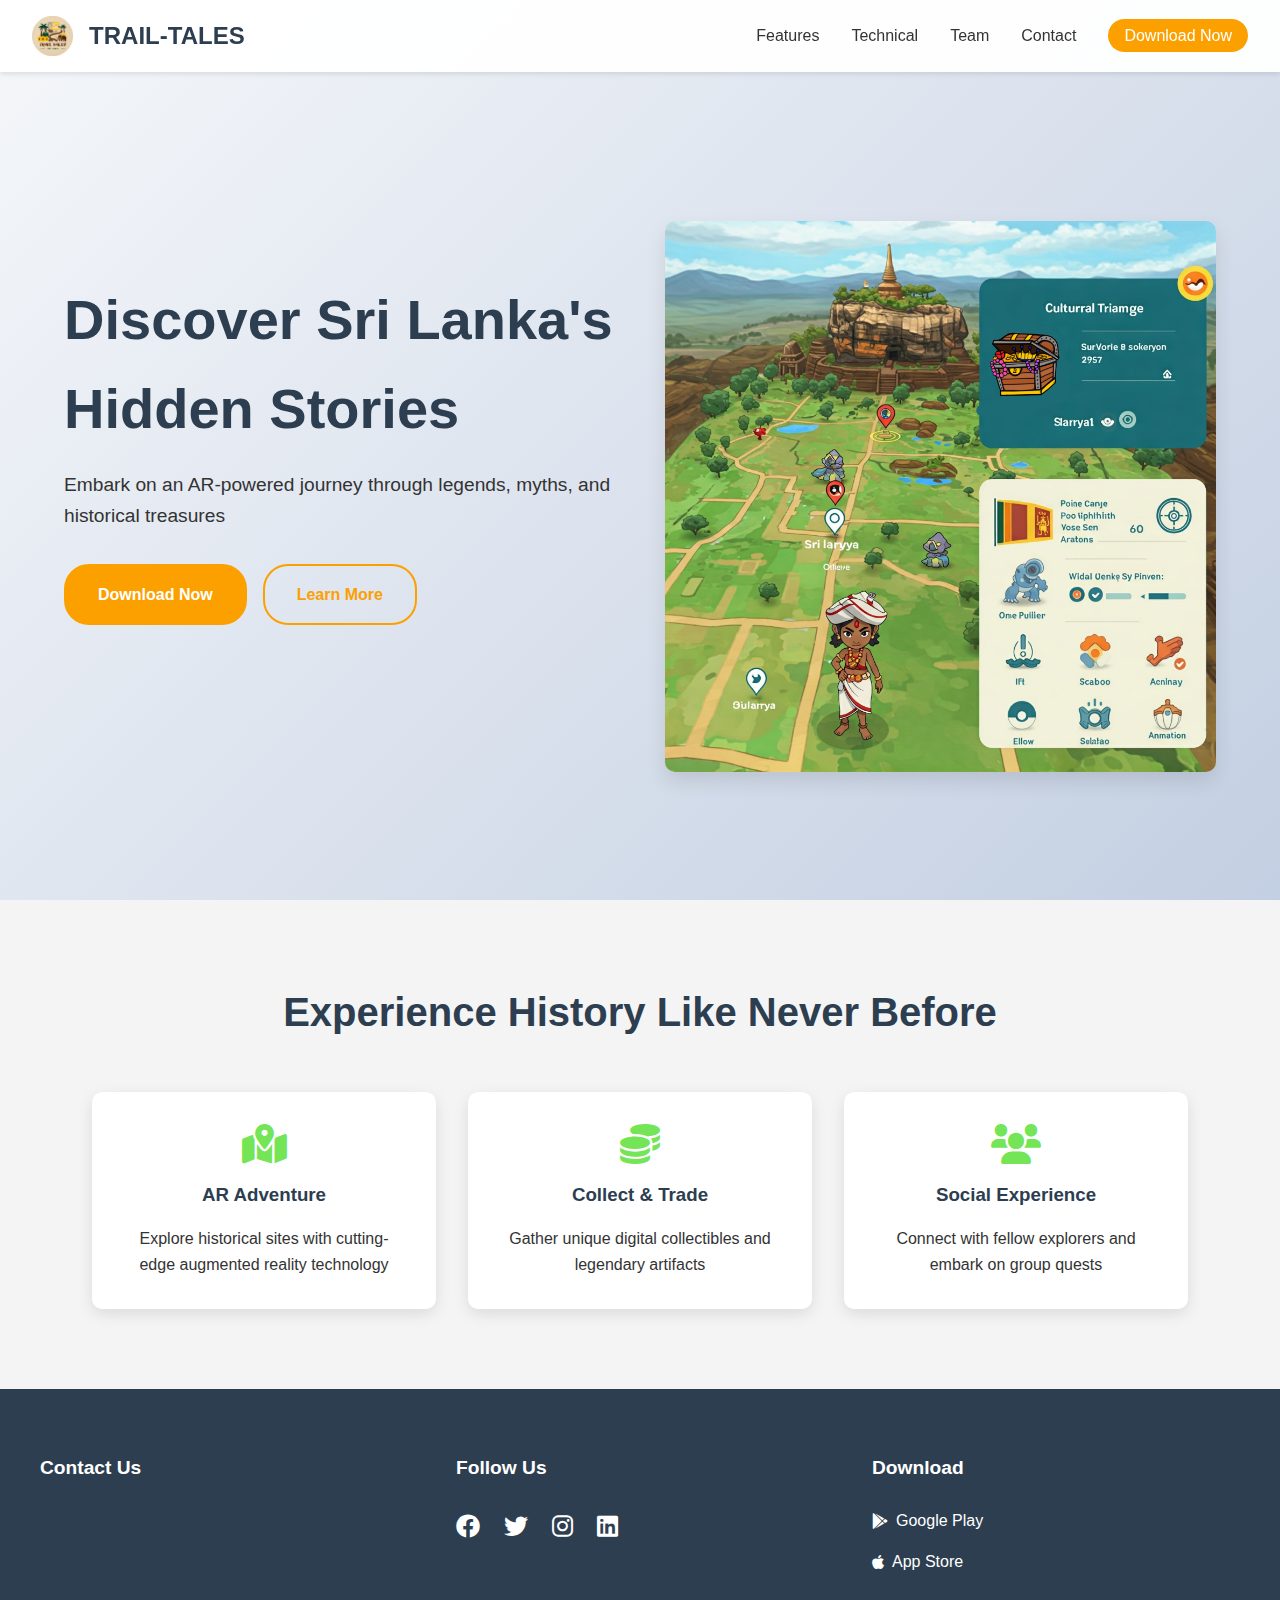
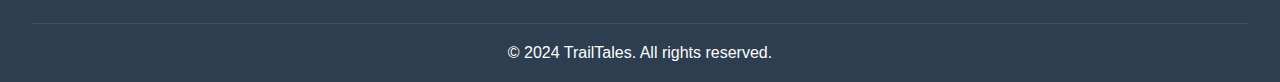
==== index.html @ b9371fee "adding index" ====
<!DOCTYPE html>
<html lang="en">
<head>
    <meta charset="UTF-8">
    <meta name="viewport" content="width=device-width, initial-scale=1.0">
    <title>TrailTales - Explore Sri Lanka's Legends</title>
    <link rel="stylesheet" href="TrailTales.css">
    <link rel="stylesheet" href="https://cdnjs.cloudflare.com/ajax/libs/font-awesome/6.0.0/css/all.min.css">
</head>
<body>
    <!-- Navigation -->
    <nav class="navbar">
        <div class="logo">
            <img src="res/Icon.png" alt="TrailTales Logo">
            <span class="logo-text">TRAIL-TALES</span>
        </div>
        <ul class="nav-links">
            <li><a href="features.html">Features</a></li>
            <li><a href="#technical">Technical</a></li>
            <li><a href="#team">Team</a></li>
            <li><a href="#contact">Contact</a></li>
            <li><a href="#download" class="download-btn">Download Now</a></li>
        </ul>
    </nav>

    <!-- Hero Section -->
    <section class="hero">
        <div class="hero-content">
            <h1>Discover Sri Lanka's Hidden Stories</h1>
            <p>Embark on an AR-powered journey through legends, myths, and historical treasures</p>
            <div class="cta-buttons">
                <a href="#download" class="primary-btn">Download Now</a>
                <a href="#features" class="secondary-btn">Learn More</a>
            </div>
        </div>
        <div class="hero-image">
            <img src="res/gameplay-2.jpeg" alt="Game Preview">
        </div>
    </section>

    <!-- Introduction Section -->
    <section class="introduction">
        <div class="container">
            <h2>Experience History Like Never Before</h2>
            <div class="intro-grid">
                <div class="intro-card">
                    <i class="fas fa-map-marked-alt"></i>
                    <h3>AR Adventure</h3>
                    <p>Explore historical sites with cutting-edge augmented reality technology</p>
                </div>
                <div class="intro-card">
                    <i class="fas fa-coins"></i>
                    <h3>Collect & Trade</h3>
                    <p>Gather unique digital collectibles and legendary artifacts</p>
                </div>
                <div class="intro-card">
                    <i class="fas fa-users"></i>
                    <h3>Social Experience</h3>
                    <p>Connect with fellow explorers and embark on group quests</p>
                </div>
            </div>
        </div>
    </section>

    <!-- Features Preview -->
    <section class="features-preview" id="features">
        <!-- Feature sections will be added here -->
    </section>

    <!-- Add before closing body tag -->
    <footer class="footer">
        <div class="footer-content">
            <div class="footer-section">
                <h3>Contact Us</h3>
                
            </div>
            <div class="footer-section">
                <h3>Follow Us</h3>
                <div class="social-links">
                    <a href="#" class="social-link"><i class="fab fa-facebook"></i></a>
                    <a href="#" class="social-link"><i class="fab fa-twitter"></i></a>
                    <a href="#" class="social-link"><i class="fab fa-instagram"></i></a>
                    <a href="#" class="social-link"><i class="fab fa-linkedin"></i></a>
                </div>
            </div>
            <div class="footer-section">
                <h3>Download</h3>
                <div class="store-links">
                    <a href="#" class="store-link"><i class="fab fa-google-play"></i> Google Play</a>
                    <a href="#" class="store-link"><i class="fab fa-apple"></i> App Store</a>
                </div>
            </div>
        </div>
        <div class="footer-bottom">
            <p>&copy; 2024 TrailTales. All rights reserved.</p>
        </div>
    </footer>
</body>
</html>
---- TrailTales.css ----
/* Base Styles */
:root {
    --primary-color: #2c3e50;
    --secondary-color: #fca000;
    --accent-color: #54df31d6;
    --text-color: #333;
    --light-bg: #f4f4f4;
}

* {
    margin: 0;
    padding: 0;
    box-sizing: border-box;
}

body {
    font-family: 'Segoe UI', Tahoma, Geneva, Verdana, sans-serif;
    line-height: 1.6;
    color: var(--text-color);
}

.container {
    max-width: 1200px;
    margin: 0 auto;
    padding: 0 20px;
}

/* Navigation */
.navbar {
    position: fixed;
    top: 0;
    width: 100%;
    background: rgba(255, 255, 255, 0.95);
    padding: 1rem 2rem;
    display: flex;
    justify-content: space-between;
    align-items: center;
    box-shadow: 0 2px 5px rgba(0,0,0,0.1);
    z-index: 1000;
}



.nav-links {
    display: flex;
    list-style: none;
    gap: 2rem;
}

.nav-links a {
    text-decoration: none;
    color: var(--text-color);
    font-weight: 500;
    transition: color 0.3s ease;
}

.nav-links a:hover {
    color: var(--accent-color);
}

.download-btn {
    background: var(--secondary-color);
    color: white !important;
    padding: 0.5rem 1rem;
    border-radius: 25px;
}

/* Hero Section */
.hero {
    height: 100vh;
    display: flex;
    align-items: center;
    padding: 0 5%;
    background: linear-gradient(135deg, #f5f7fa 0%, #c3cfe2 100%);
}

.hero-content {
    flex: 1;
    padding-right: 50px;
}

.hero h1 {
    font-size: 3.5rem;
    margin-bottom: 1rem;
    color: var(--primary-color);
}

.hero p {
    font-size: 1.2rem;
    margin-bottom: 2rem;
}

.hero-image {
    flex: 1;
}

.hero-image img {
    width: 100%;
    margin-top: 100px;
    border-radius: 10px;
    box-shadow: 0 10px 20px rgba(0,0,0,0.1);
}
.logo {
    display: flex;
    align-items: center;
    gap: 1rem;
}

.logo img {
    height: 40px;
}

.logo-text {
    font-size: 1.5rem;
    font-weight: bold;
    color: var(--primary-color);
}


/* Buttons */
.cta-buttons {
    display: flex;
    gap: 1rem;
}

.primary-btn, .secondary-btn {
    padding: 1rem 2rem;
    border-radius: 25px;
    text-decoration: none;
    font-weight: bold;
    transition: all 0.3s ease;
    border: 2px solid var(--secondary-color);
}

.primary-btn {
    background: var(--secondary-color);
    color: white;
}

.secondary-btn {
    background: transparent;
    color: var(--secondary-color);
}

.primary-btn:hover {
    background: transparent;
    color: var(--secondary-color);
    transform: translateY(-4px);
}

.secondary-btn:hover {
    background: var(--secondary-color);
    color: white;
    transform: translateY(-4px);
}

/* Introduction Section */
.introduction {
    padding: 5rem 0;
    background: var(--light-bg);
}

.introduction h2 {
    text-align: center;
    margin-bottom: 3rem;
    font-size: 2.5rem;
    color: var(--primary-color);
}

.intro-grid {
    display: grid;
    grid-template-columns: repeat(auto-fit, minmax(250px, 1fr));
    gap: 2rem;
    padding: 0 2rem;
}

.intro-card {
    text-align: center;
    padding: 2rem;
    background: white;
    border-radius: 10px;
    box-shadow: 0 5px 15px rgba(0,0,0,0.1);
    transition: transform 0.3s ease;
}

.intro-card:hover {
    transform: translateY(-5px);
}

.intro-card i {
    font-size: 2.5rem;
    color: var(--accent-color);
    margin-bottom: 1rem;
}

.intro-card h3 {
    margin-bottom: 1rem;
    color: var(--primary-color);
}

/* Responsive Design */
@media (max-width: 768px) {
    .hero {
        flex-direction: column;
        text-align: center;
        padding-top: 80px;
    }

    .hero-content {
        padding-right: 0;
        margin-bottom: 2rem;
    }

    .hero h1 {
        font-size: 2.5rem;
    }

    .nav-links {
        display: none; /* You'll need to implement a mobile menu */
    }
}

/* Footer Styles */
.footer {
    background: var(--primary-color);
    color: white;
    padding: 4rem 2rem 1rem;
}

.footer-content {
    max-width: 1200px;
    margin: 0 auto;
    display: grid;
    grid-template-columns: repeat(3, 1fr);
    gap: 3rem;
}

.footer-section h3 {
    margin-bottom: 1.5rem;
    font-size: 1.2rem;
}

.footer-form {
    display: flex;
    gap: 1rem;
}

.footer-form input {
    padding: 0.5rem 1rem;
    border: none;
    border-radius: 25px;
    flex: 1;
}

.footer-form button {
    padding: 0.5rem 1.5rem;
    background: var(--secondary-color);
    border: none;
    border-radius: 25px;
    color: white;
    cursor: pointer;
    transition: background 0.3s ease;
}

.footer-form button:hover {
    background: #e69100;
}

.social-links {
    display: flex;
    gap: 1.5rem;
}

.social-link {
    color: white;
    font-size: 1.5rem;
    transition: color 0.3s ease;
}

.social-link:hover {
    color: var(--secondary-color);
}

.store-links {
    display: flex;
    flex-direction: column;
    gap: 1rem;
}

.store-link {
    color: white;
    text-decoration: none;
    display: flex;
    align-items: center;
    gap: 0.5rem;
    transition: color 0.3s ease;
}

.store-link:hover {
    color: var(--secondary-color);
}

.footer-bottom {
    text-align: center;
    margin-top: 3rem;
    padding-top: 1rem;
    border-top: 1px solid rgba(255, 255, 255, 0.1);
}

/* Update responsive design section */
@media (max-width: 768px) {
    /* ... existing mobile styles ... */
    
    .footer-content {
        grid-template-columns: 1fr;
        gap: 2rem;
    }

    .footer-form {
        flex-direction: column;
    }
}
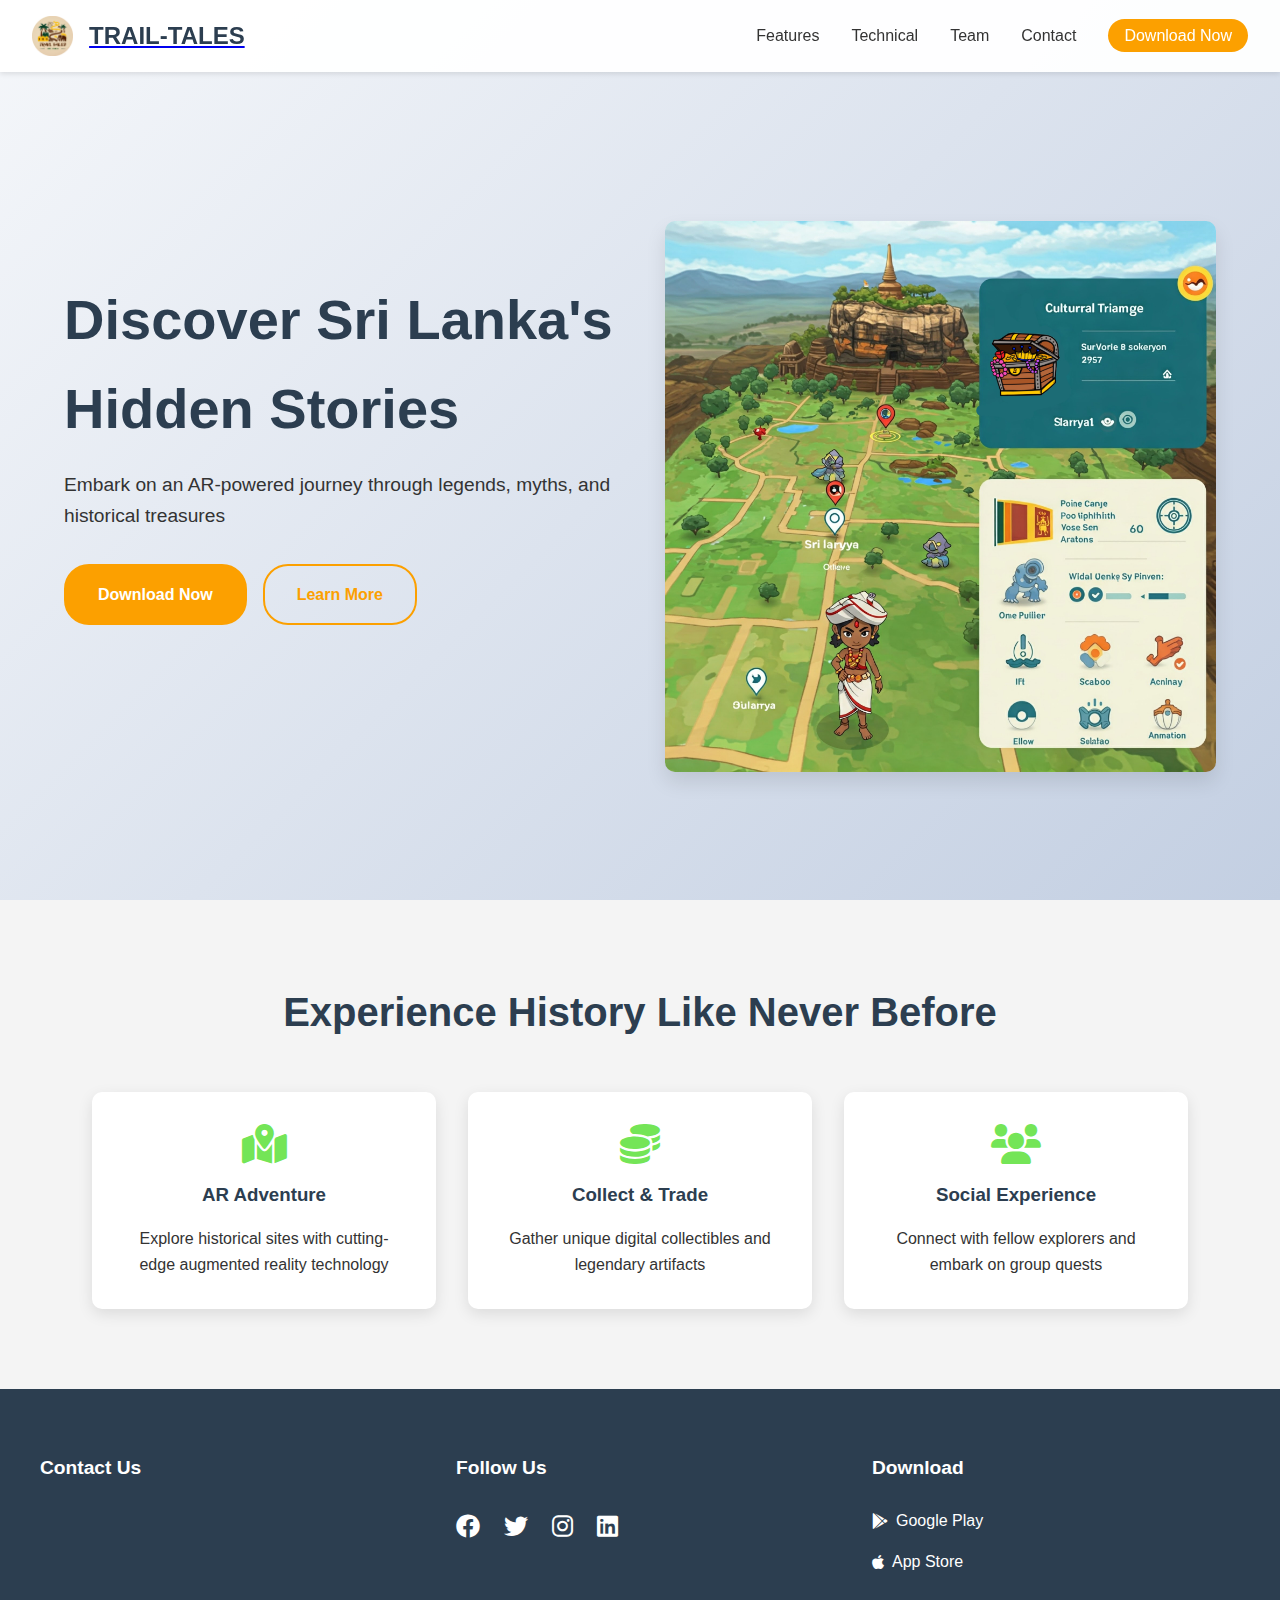
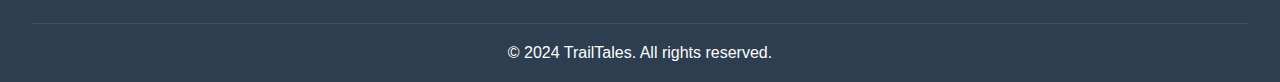
==== commit 40b46172: "index link changes" ====
--- a/index.html
+++ b/index.html
@@ -10,10 +10,13 @@
 <body>
     <!-- Navigation -->
     <nav class="navbar">
-        <div class="logo">
-            <img src="res/Icon.png" alt="TrailTales Logo">
-            <span class="logo-text">TRAIL-TALES</span>
-        </div>
+        <a href="index.html">
+            <div class="logo">
+                <img src="res/Icon.png" alt="TrailTales Logo">
+                <span class="logo-text">TRAIL-TALES</span>
+            </div>
+        </a>
+        
         <ul class="nav-links">
             <li><a href="features.html">Features</a></li>
             <li><a href="#technical">Technical</a></li>
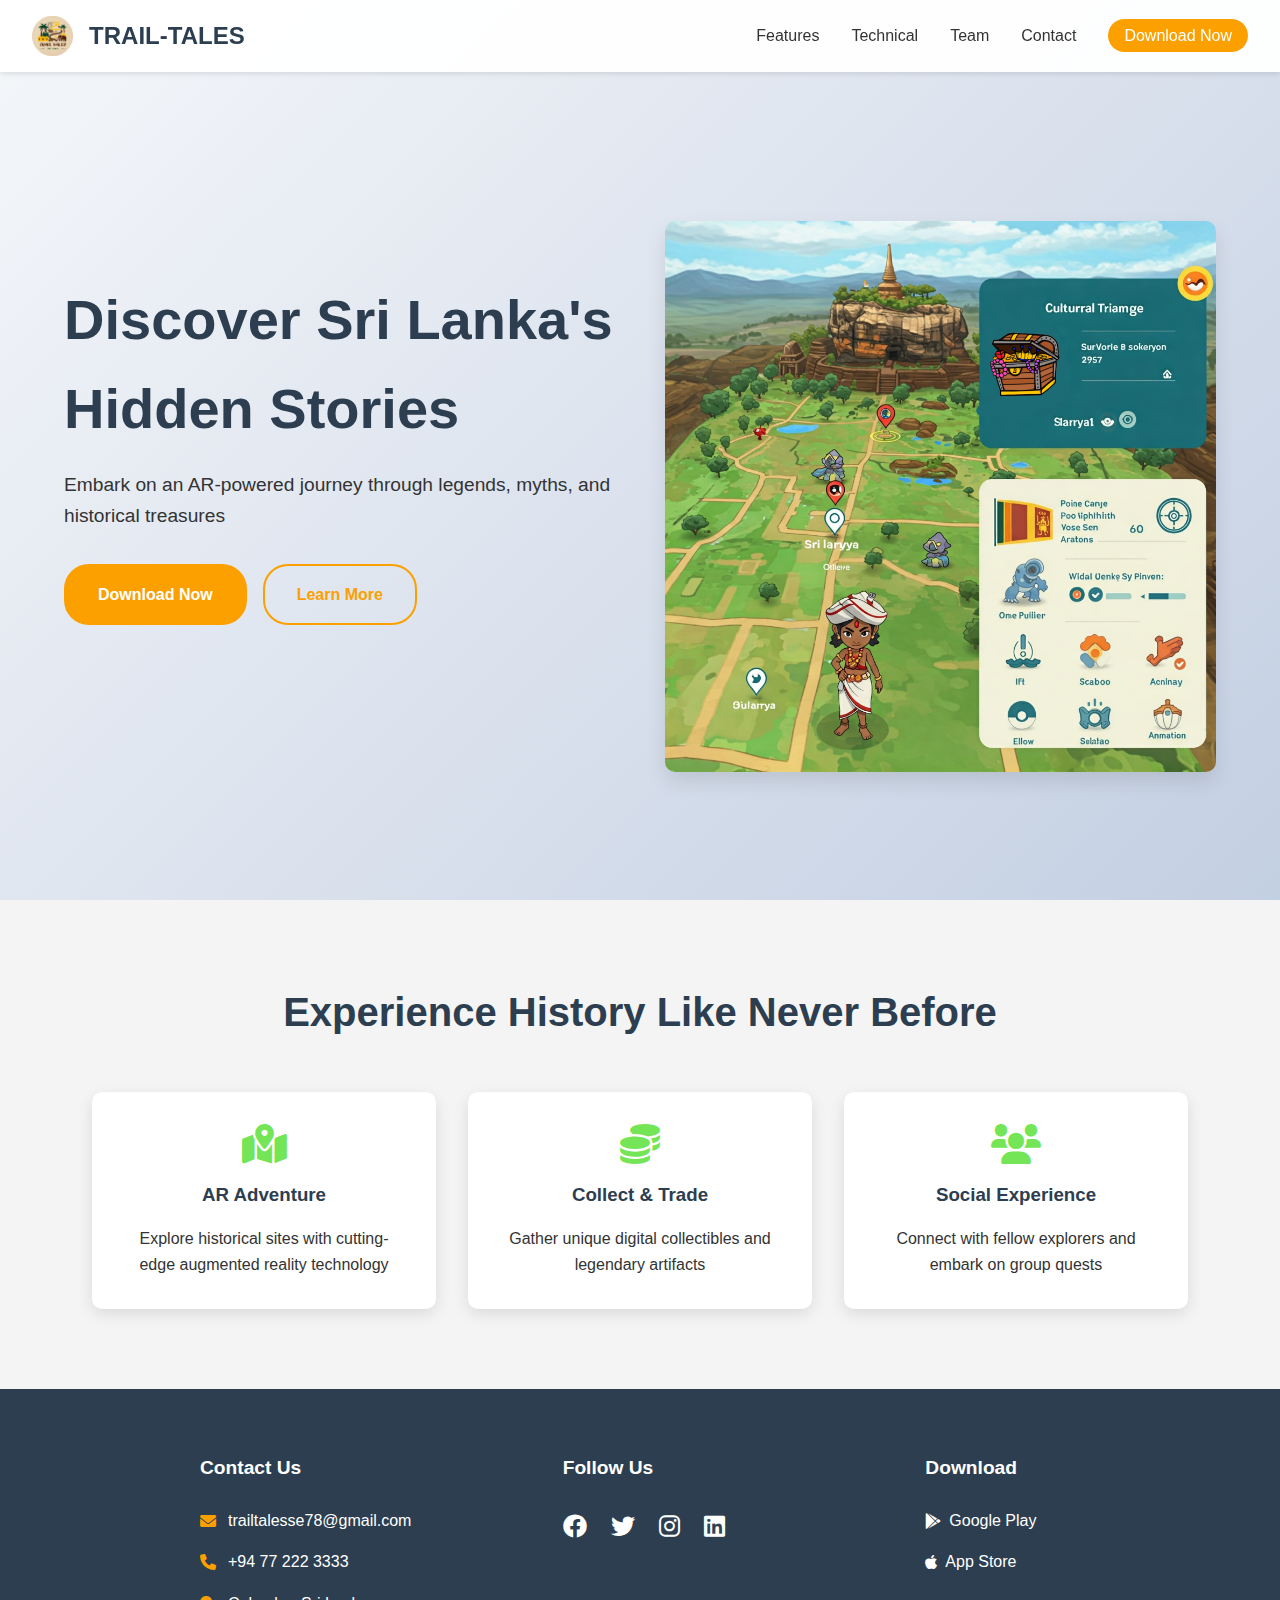
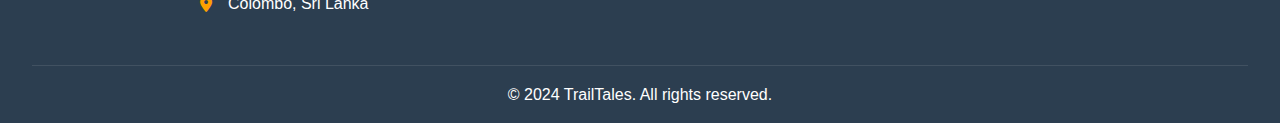
==== commit 128051b4: "finalish11" ====
--- a/index.html
+++ b/index.html
@@ -17,12 +17,17 @@
             </div>
         </a>
         
+        <!-- Add hamburger menu button -->
+        <div class="menu-toggle">
+            <i class="fas fa-bars"></i>
+        </div>
+
         <ul class="nav-links">
             <li><a href="features.html">Features</a></li>
             <li><a href="#technical">Technical</a></li>
-            <li><a href="#team">Team</a></li>
+            <li><a href="team.html">Team</a></li>
             <li><a href="#contact">Contact</a></li>
-            <li><a href="#download" class="download-btn">Download Now</a></li>
+            <li><a href="download.html" class="download-btn">Download Now</a></li>
         </ul>
     </nav>
 
@@ -32,8 +37,8 @@
             <h1>Discover Sri Lanka's Hidden Stories</h1>
             <p>Embark on an AR-powered journey through legends, myths, and historical treasures</p>
             <div class="cta-buttons">
-                <a href="#download" class="primary-btn">Download Now</a>
-                <a href="#features" class="secondary-btn">Learn More</a>
+                <a href=download.html" class="primary-btn">Download Now</a>
+                <a href="features.html" class="secondary-btn">Learn More</a>
             </div>
         </div>
         <div class="hero-image">
@@ -75,7 +80,11 @@
         <div class="footer-content">
             <div class="footer-section">
                 <h3>Contact Us</h3>
-                
+                <div class="contact-info">
+                    <p><i class="fas fa-envelope"></i> trailtalesse78@gmail.com</p>
+                    <p><i class="fas fa-phone"></i> +94 77 222 3333</p>
+                    <p><i class="fas fa-map-marker-alt"></i> Colombo, Sri Lanka</p>
+                </div>
             </div>
             <div class="footer-section">
                 <h3>Follow Us</h3>
@@ -98,5 +107,8 @@
             <p>&copy; 2024 TrailTales. All rights reserved.</p>
         </div>
     </footer>
+
+    <!-- Add before closing body tag -->
+    <script src="navigation.js"></script>
 </body>
 </html>--- a/TrailTales.css
+++ b/TrailTales.css
@@ -39,8 +39,6 @@
     z-index: 1000;
 }
 
-
-
 .nav-links {
     display: flex;
     list-style: none;
@@ -115,7 +113,6 @@
     font-weight: bold;
     color: var(--primary-color);
 }
-
 
 /* Buttons */
 .cta-buttons {
@@ -198,7 +195,15 @@
     color: var(--primary-color);
 }
 
-/* Responsive Design */
+/* Mobile Menu Styles */
+.menu-toggle {
+    display: none;
+    font-size: 1.5rem;
+    cursor: pointer;
+    color: var(--primary-color);
+}
+
+/* Update existing responsive styles */
 @media (max-width: 768px) {
     .hero {
         flex-direction: column;
@@ -215,8 +220,33 @@
         font-size: 2.5rem;
     }
 
+    .menu-toggle {
+        display: block;
+    }
+
     .nav-links {
-        display: none; /* You'll need to implement a mobile menu */
+        display: none;
+        position: fixed;
+        top: 70px; /* Height of navbar */
+        left: 0;
+        right: 0;
+        background: white;
+        flex-direction: column;
+        align-items: center;
+        padding: 2rem;
+        box-shadow: 0 2px 5px rgba(0,0,0,0.1);
+    }
+
+    .nav-links.active {
+        display: flex;
+    }
+
+    .nav-links li {
+        margin: 1rem 0;
+    }
+
+    .download-btn {
+        margin-top: 1rem;
     }
 }
 
@@ -239,33 +269,6 @@
     margin-bottom: 1.5rem;
     font-size: 1.2rem;
 }
-
-.footer-form {
-    display: flex;
-    gap: 1rem;
-}
-
-.footer-form input {
-    padding: 0.5rem 1rem;
-    border: none;
-    border-radius: 25px;
-    flex: 1;
-}
-
-.footer-form button {
-    padding: 0.5rem 1.5rem;
-    background: var(--secondary-color);
-    border: none;
-    border-radius: 25px;
-    color: white;
-    cursor: pointer;
-    transition: background 0.3s ease;
-}
-
-.footer-form button:hover {
-    background: #e69100;
-}
-
 .social-links {
     display: flex;
     gap: 1.5rem;
@@ -316,7 +319,51 @@
         gap: 2rem;
     }
 
-    .footer-form {
-        flex-direction: column;
+}
+
+.navbar a {
+    text-decoration: none;
+}
+
+.contact-info {
+    display: flex;
+    flex-direction: column;
+    gap: 1rem;
+}
+
+.contact-info p {
+    display: flex;
+    align-items: center;
+    gap: 0.5rem;
+    color: white;
+}
+
+.contact-info i {
+    color: var(--secondary-color);
+    width: 20px;
+}
+
+.footer-section {
+    display: flex;
+    flex-direction: column;
+    align-items: flex-start;
+}
+
+.footer-content{
+    padding-left: 160px;
+}
+
+@media (max-width: 768px) {
+    .footer-content {
+        grid-template-columns: 1fr;
+        text-align: center;
+    }
+
+    .footer-section {
+        align-items: center;
+    }
+
+    .contact-info {
+        align-items: center;
     }
 }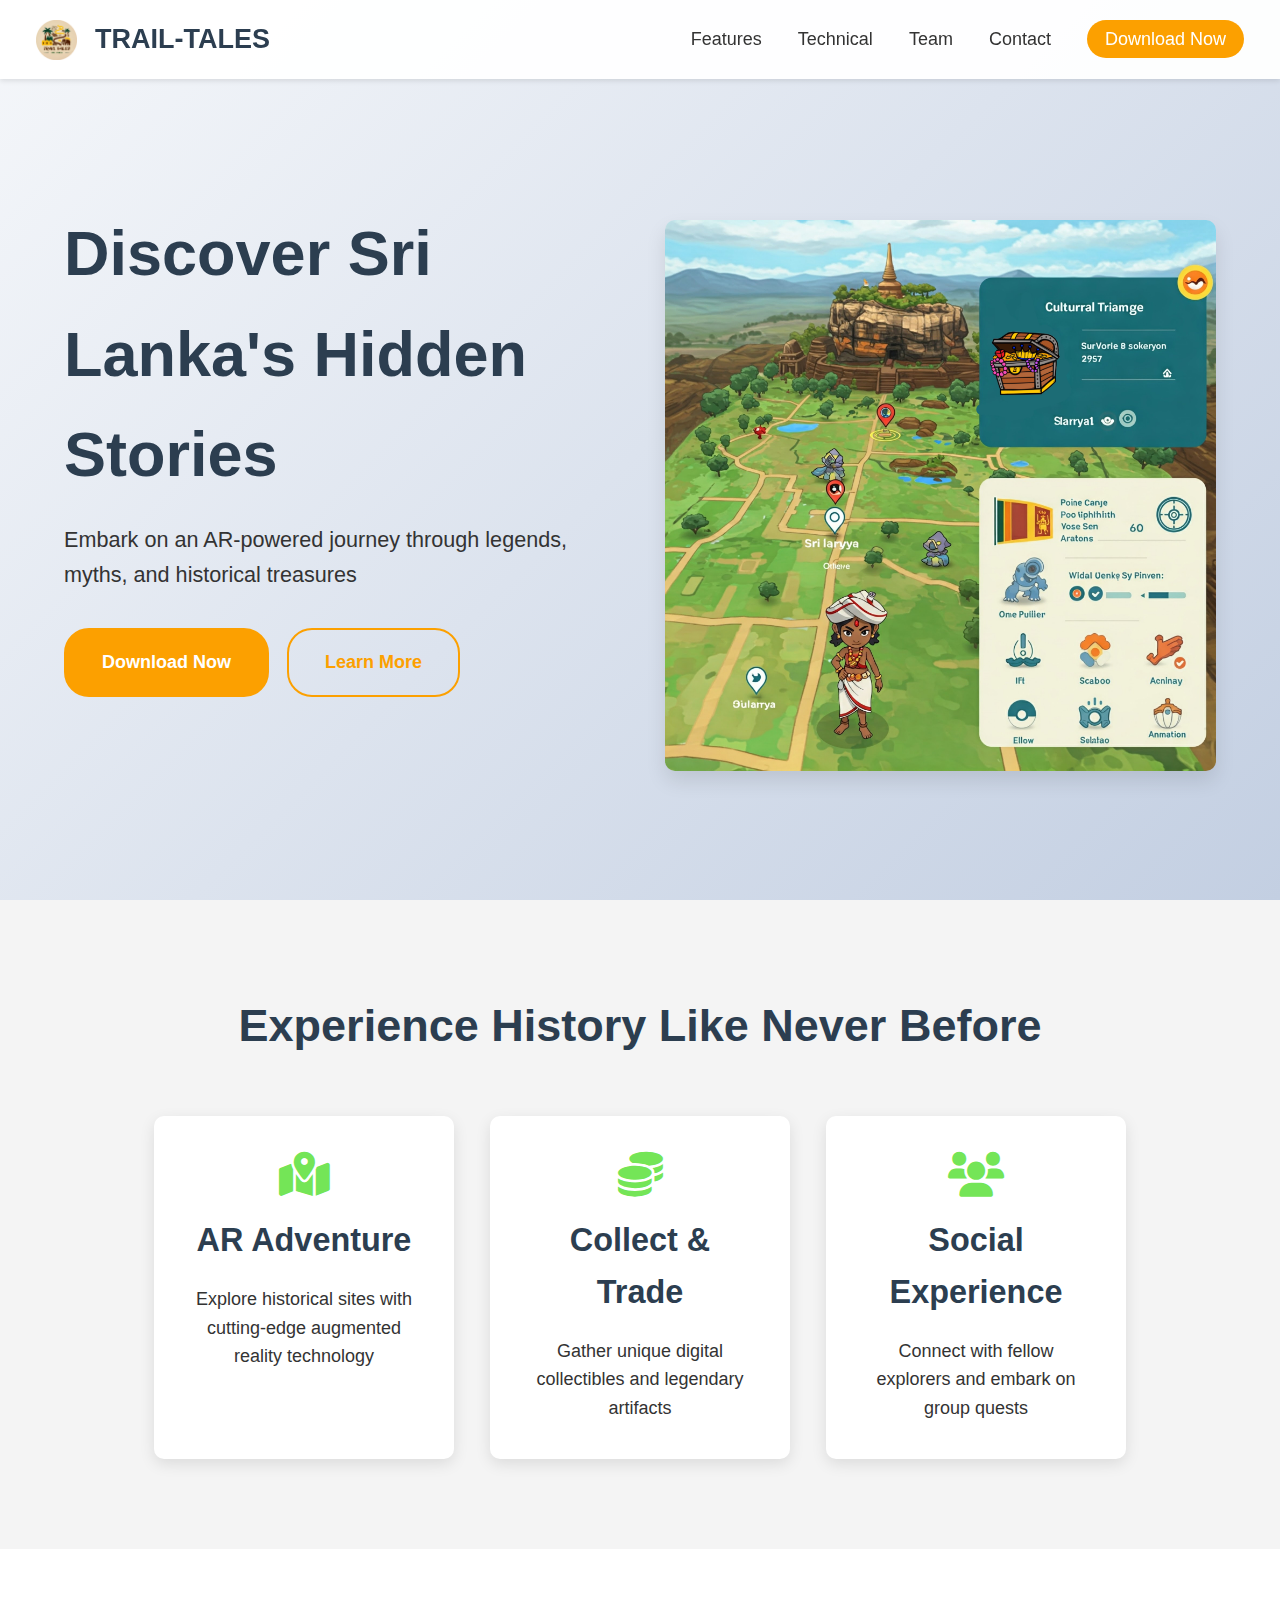
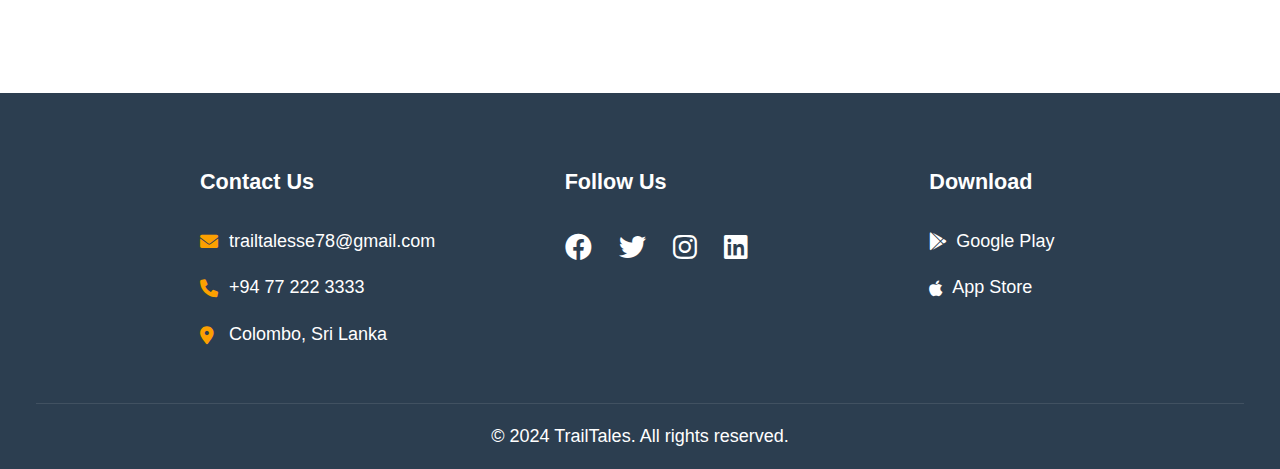
==== commit 9ced1766: "1231" ====
--- a/index.html
+++ b/index.html
@@ -24,9 +24,9 @@
 
         <ul class="nav-links">
             <li><a href="features.html">Features</a></li>
-            <li><a href="#technical">Technical</a></li>
+            <li><a href="technical.html">Technical</a></li>
             <li><a href="team.html">Team</a></li>
-            <li><a href="#contact">Contact</a></li>
+            <li><a href="contact.html">Contact</a></li>
             <li><a href="download.html" class="download-btn">Download Now</a></li>
         </ul>
     </nav>
@@ -91,15 +91,15 @@
                 <div class="social-links">
                     <a href="#" class="social-link"><i class="fab fa-facebook"></i></a>
                     <a href="#" class="social-link"><i class="fab fa-twitter"></i></a>
-                    <a href="#" class="social-link"><i class="fab fa-instagram"></i></a>
+                    <a href="https://www.instagram.com/trailtales_sl?igsh=M3BqNWs4OGZ4Zm93&utm_source=qr" class="social-link"><i class="fab fa-instagram"></i></a>
                     <a href="#" class="social-link"><i class="fab fa-linkedin"></i></a>
                 </div>
             </div>
             <div class="footer-section">
                 <h3>Download</h3>
                 <div class="store-links">
-                    <a href="#" class="store-link"><i class="fab fa-google-play"></i> Google Play</a>
-                    <a href="#" class="store-link"><i class="fab fa-apple"></i> App Store</a>
+                    <a href="download.html" class="store-link"><i class="fab fa-google-play"></i> Google Play</a>
+                    <a href="download.html" class="store-link"><i class="fab fa-apple"></i> App Store</a>
                 </div>
             </div>
         </div>
--- a/TrailTales.css
+++ b/TrailTales.css
@@ -5,6 +5,9 @@
     --accent-color: #54df31d6;
     --text-color: #333;
     --light-bg: #f4f4f4;
+    --container-width: min(1200px, 90%);
+    --padding-x: clamp(1rem, 5vw, 3rem);
+    --padding-y: clamp(2rem, 8vh, 5rem);
 }
 
 * {
@@ -20,9 +23,9 @@
 }
 
 .container {
-    max-width: 1200px;
+    width: var(--container-width);
     margin: 0 auto;
-    padding: 0 20px;
+    padding: 0 var(--padding-x);
 }
 
 /* Navigation */
@@ -366,4 +369,139 @@
     .contact-info {
         align-items: center;
     }
+}
+
+/* Responsive Typography */
+html {
+    font-size: clamp(14px, 1vw + 8px, 18px);
+}
+
+h1 { font-size: clamp(2rem, 5vw, 3.5rem); }
+h2 { font-size: clamp(1.5rem, 4vw, 2.5rem); }
+h3 { font-size: clamp(1.2rem, 3vw, 1.8rem); }
+
+/* Grid Systems */
+.grid {
+    display: grid;
+    gap: clamp(1rem, 3vw, 2rem);
+    grid-template-columns: repeat(auto-fit, minmax(min(300px, 100%), 1fr));
+}
+
+/* Responsive Images */
+img {
+    max-width: 100%;
+    height: auto;
+}
+
+/* Responsive Sections */
+section {
+    padding: var(--padding-y) var(--padding-x);
+}
+
+/* Media Queries */
+@media (max-width: 1200px) {
+    .hero {
+        grid-template-columns: 1fr;
+        text-align: center;
+    }
+
+    .hero-content {
+        order: 1;
+    }
+
+    .hero-image {
+        order: 2;
+        max-width: 600px;
+        margin: 0 auto;
+    }
+}
+
+@media (max-width: 768px) {
+    /* Navigation adjustments */
+    .navbar {
+        padding: 1rem var(--padding-x);
+    }
+
+    .logo-text {
+        font-size: 1.2rem;
+    }
+
+    /* Section adjustments */
+    .intro-grid,
+    .tech-grid,
+    .team-grid,
+    .status-grid,
+    .info-grid {
+        grid-template-columns: 1fr;
+    }
+
+    /* Form adjustments */
+    .contact-grid {
+        grid-template-columns: 1fr;
+    }
+
+    .beta-signup {
+        flex-direction: column;
+        gap: 1rem;
+    }
+
+    /* Footer adjustments */
+    .footer-content {
+        grid-template-columns: 1fr;
+        gap: 2rem;
+        text-align: center;
+    }
+
+    .social-links,
+    .store-links {
+        justify-content: center;
+    }
+}
+
+@media (max-width: 480px) {
+    /* Further adjustments for smaller screens */
+    .cta-buttons {
+        flex-direction: column;
+        gap: 1rem;
+    }
+
+    .primary-btn,
+    .secondary-btn {
+        width: 100%;
+    }
+
+    .gallery-item {
+        margin: 0;
+    }
+
+    .contact-info-container {
+        padding: 1.5rem;
+    }
+}
+
+/* Utility Classes */
+.flex-center {
+    display: flex;
+    align-items: center;
+    justify-content: center;
+}
+
+.text-center {
+    text-align: center;
+}
+
+/* Animation Performance */
+@media (prefers-reduced-motion: no-preference) {
+    .smooth-transition {
+        transition: all 0.3s ease;
+    }
+}
+
+/* Print Styles */
+@media print {
+    .menu-toggle,
+    .nav-links,
+    .footer {
+        display: none;
+    }
 }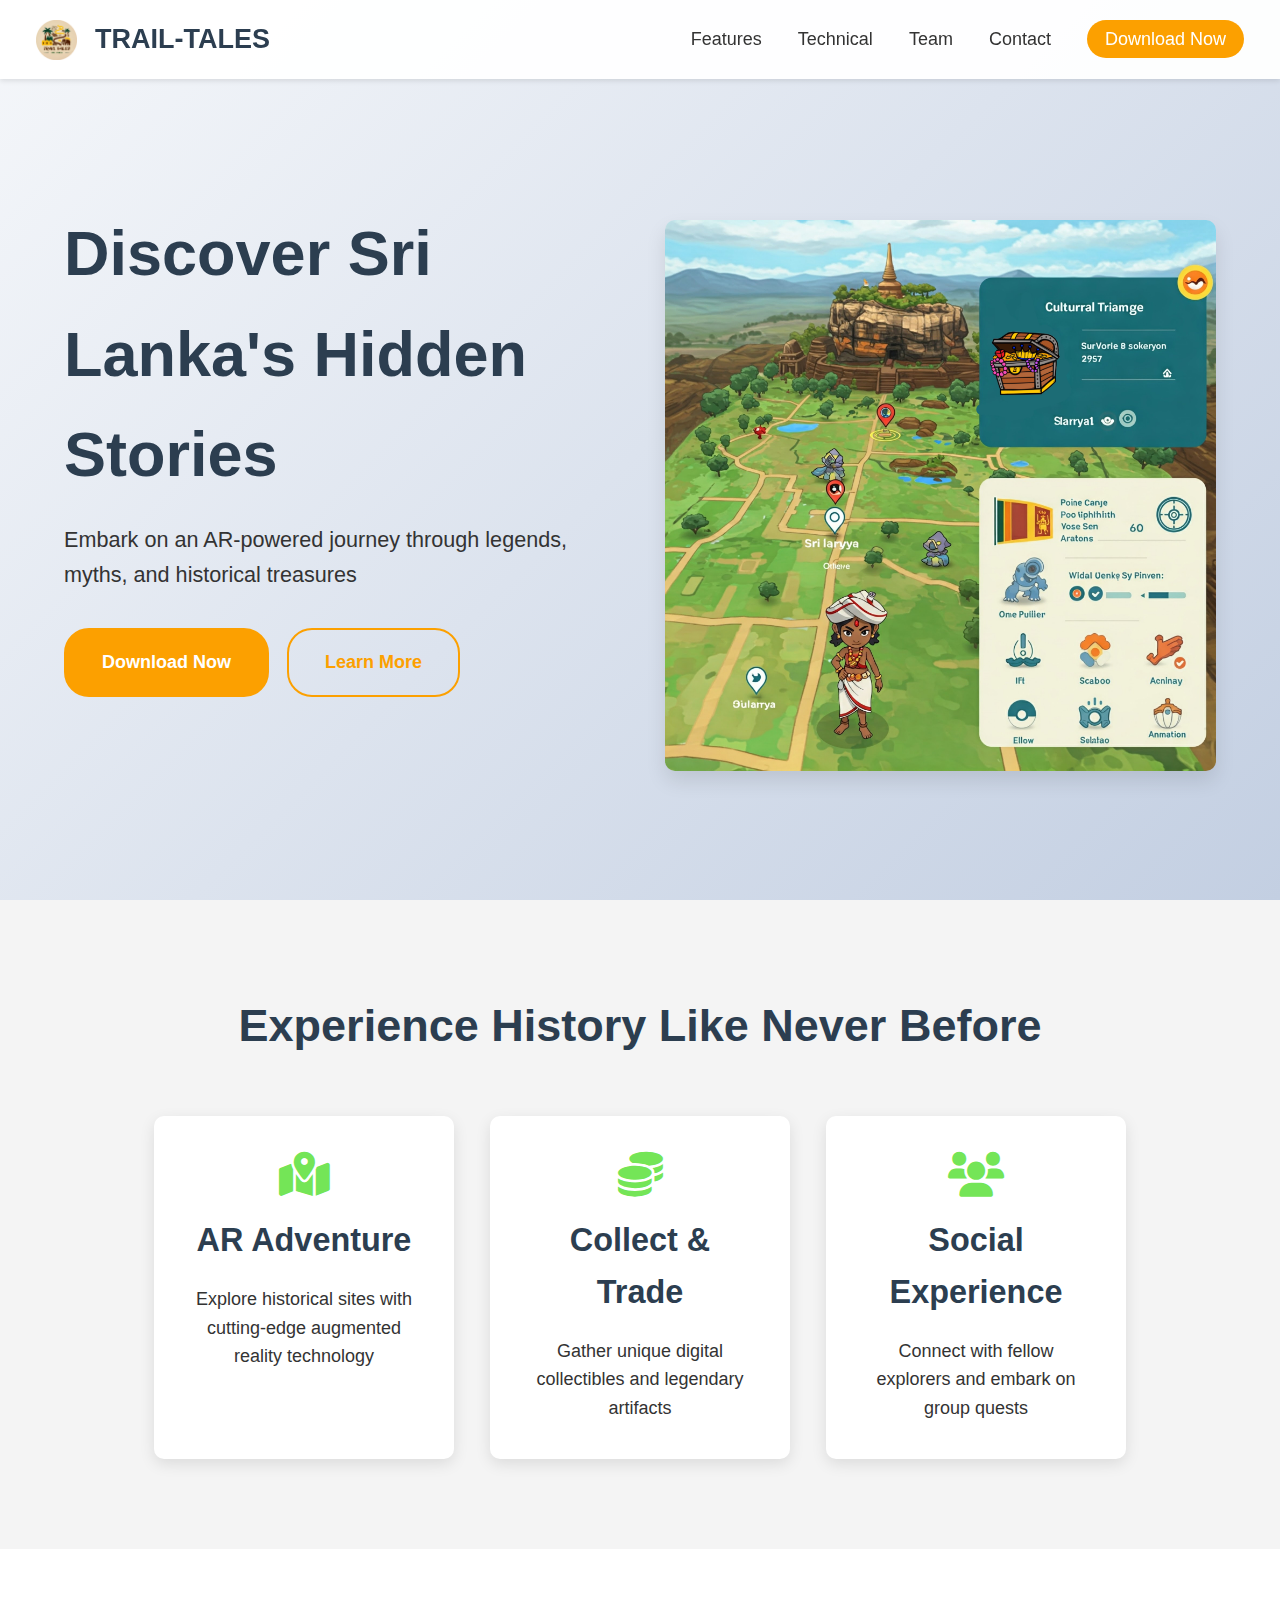
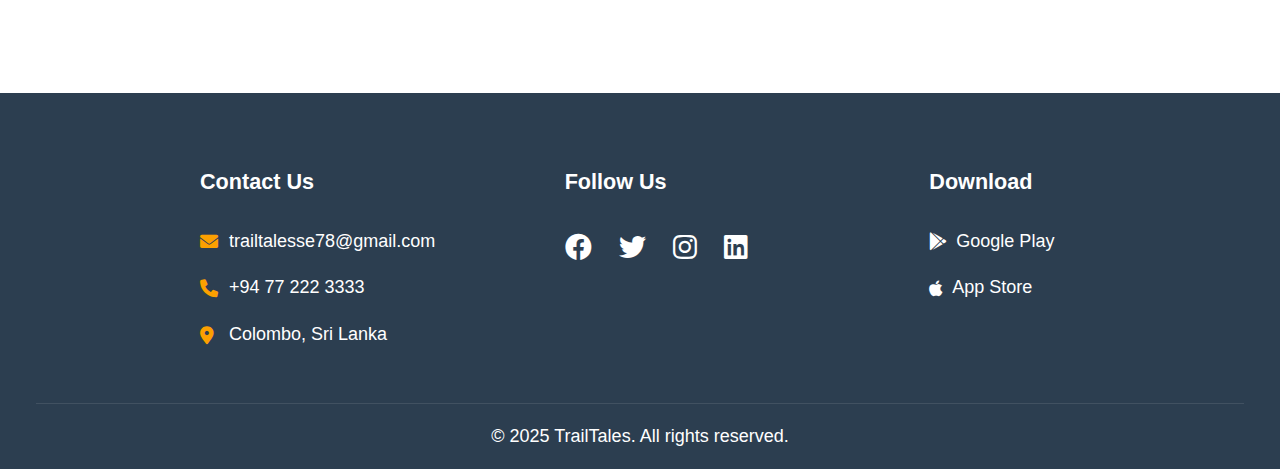
==== commit 316b2033: "team page adjustment" ====
--- a/index.html
+++ b/index.html
@@ -104,7 +104,7 @@
             </div>
         </div>
         <div class="footer-bottom">
-            <p>&copy; 2024 TrailTales. All rights reserved.</p>
+            <p>&copy; 2025 TrailTales. All rights reserved.</p>
         </div>
     </footer>
 
